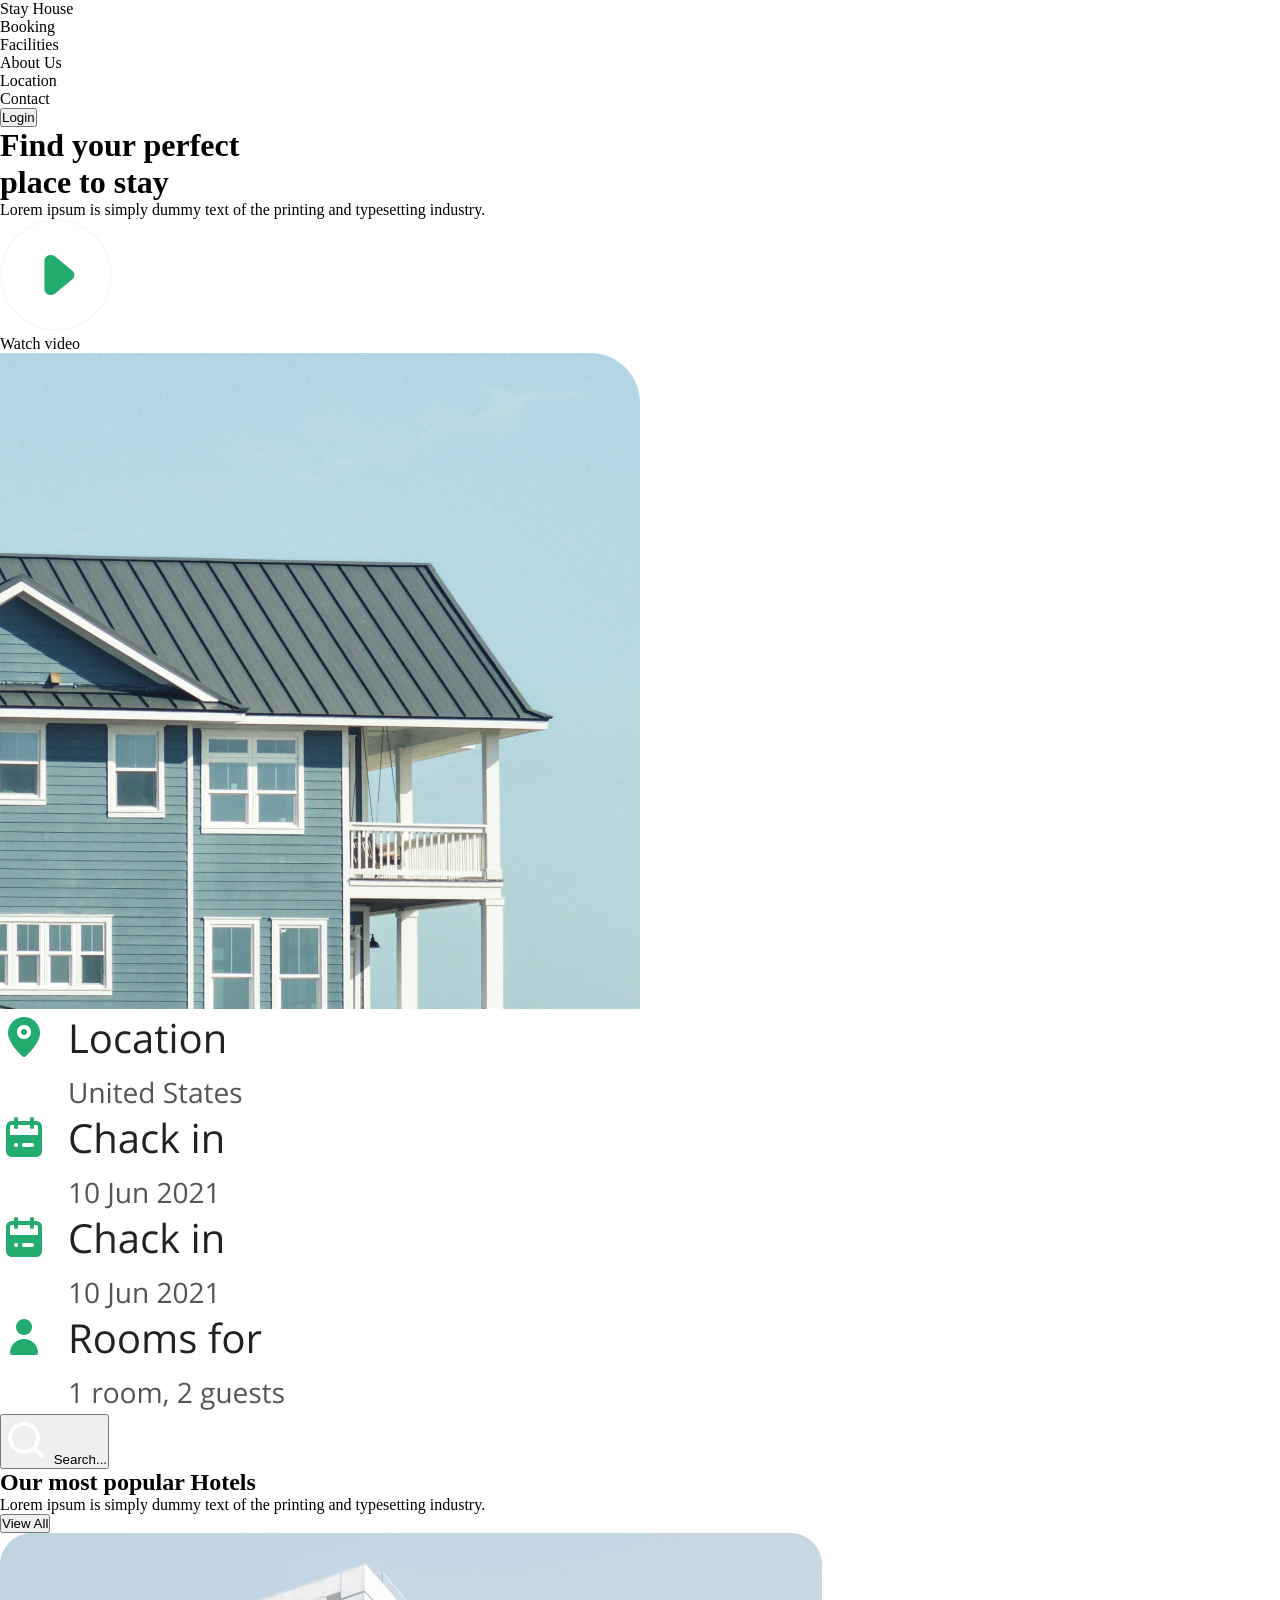
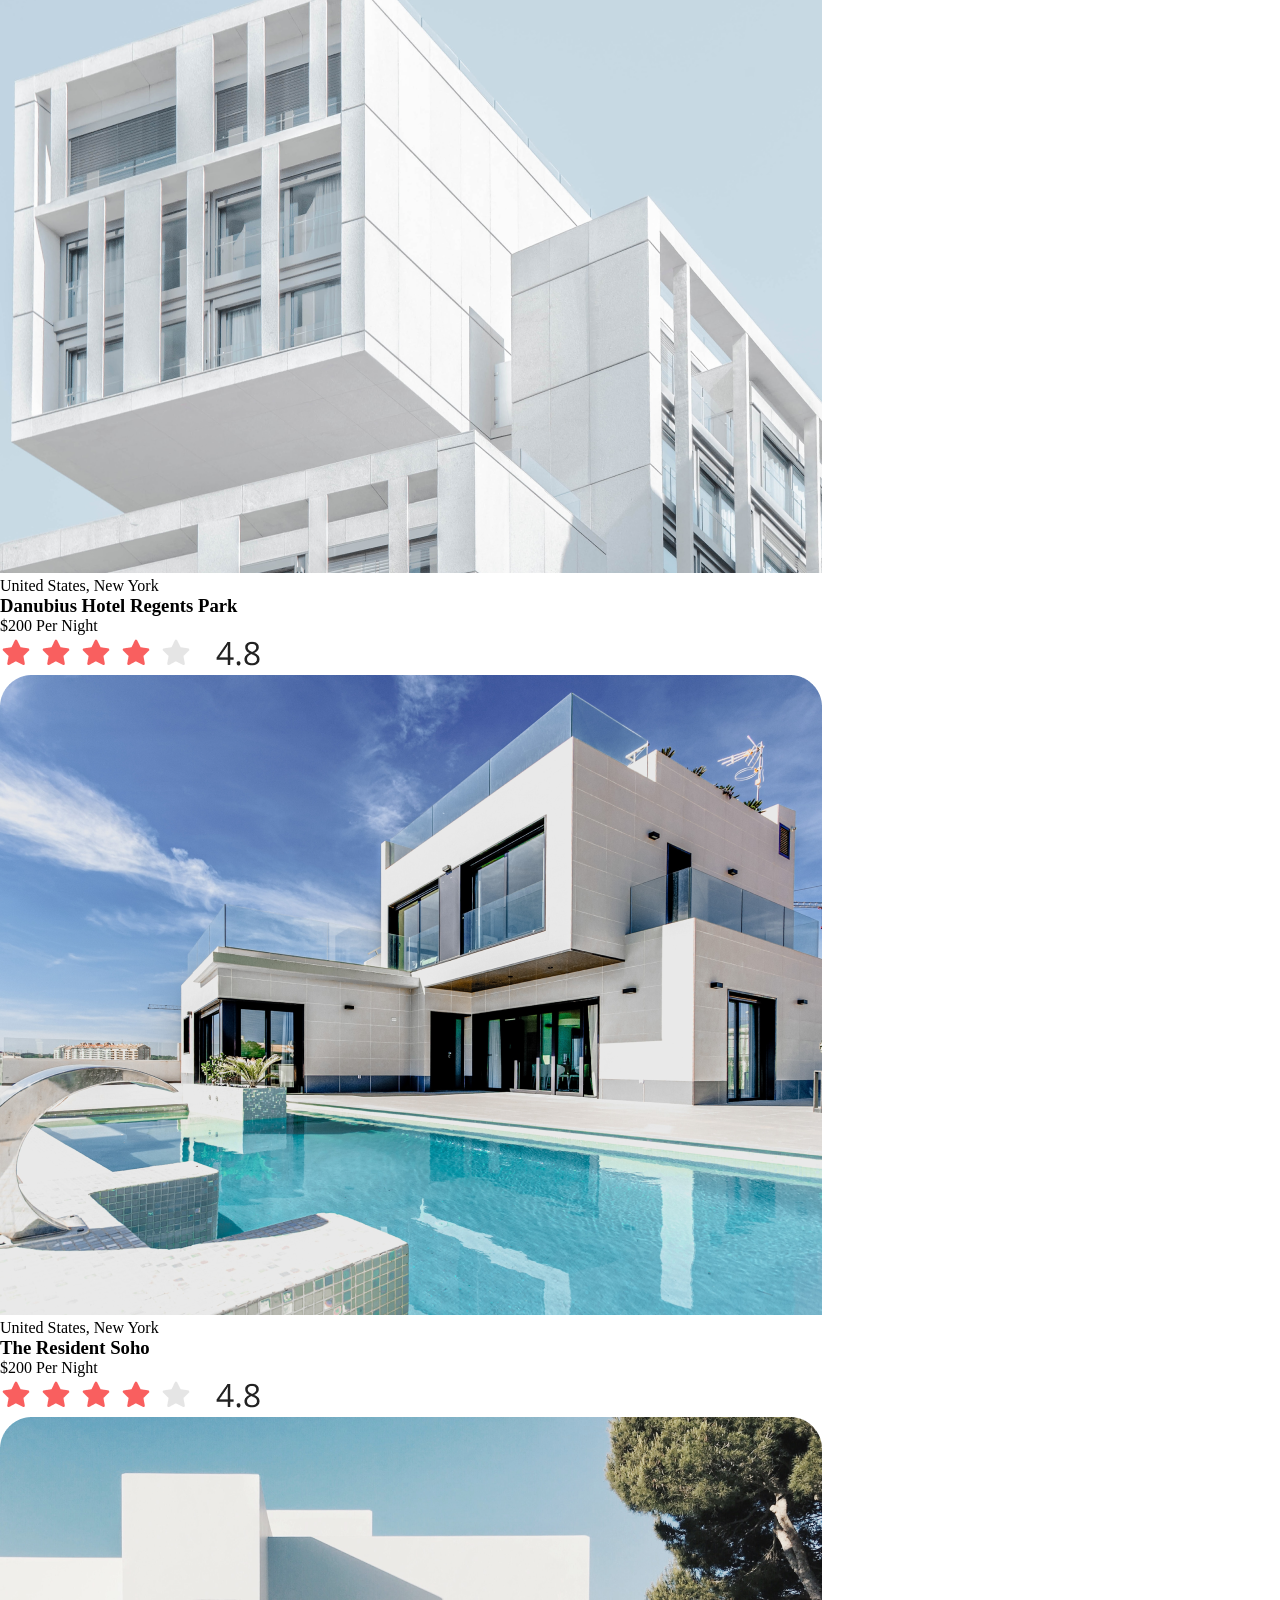
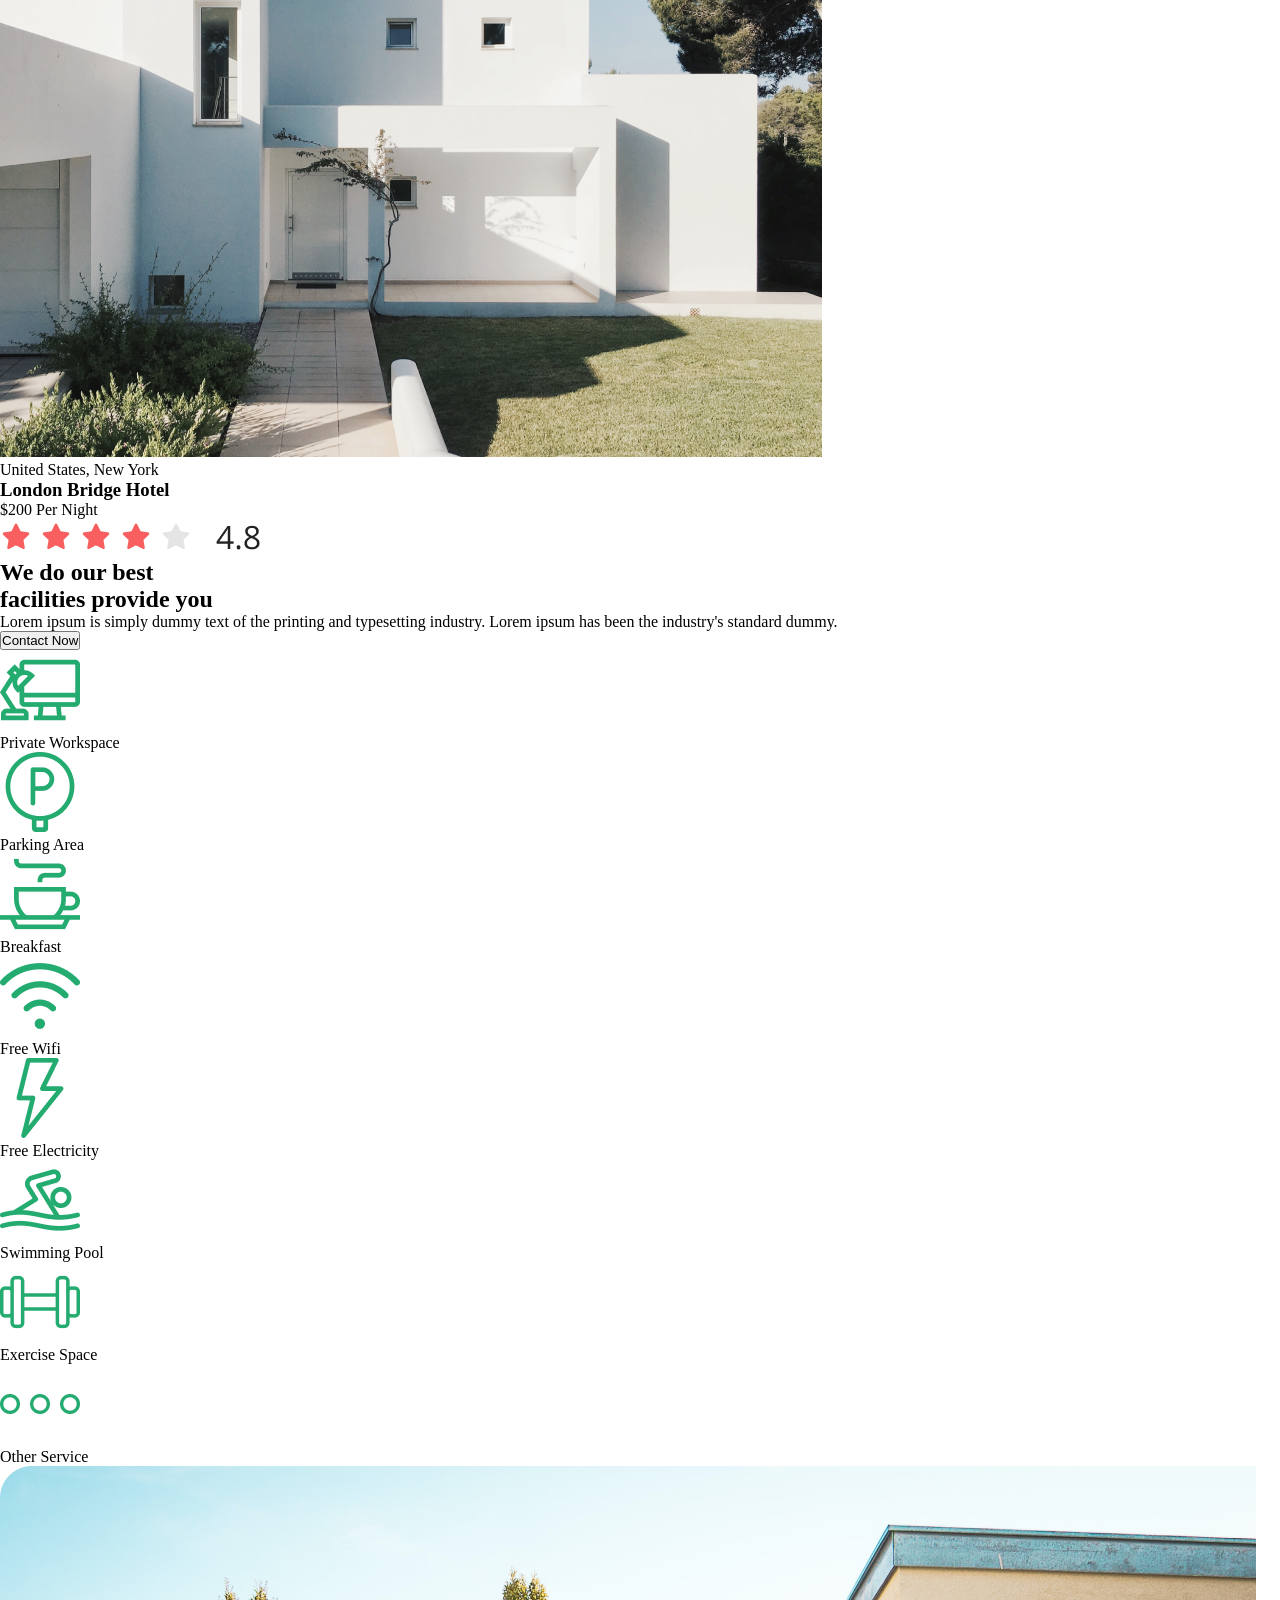
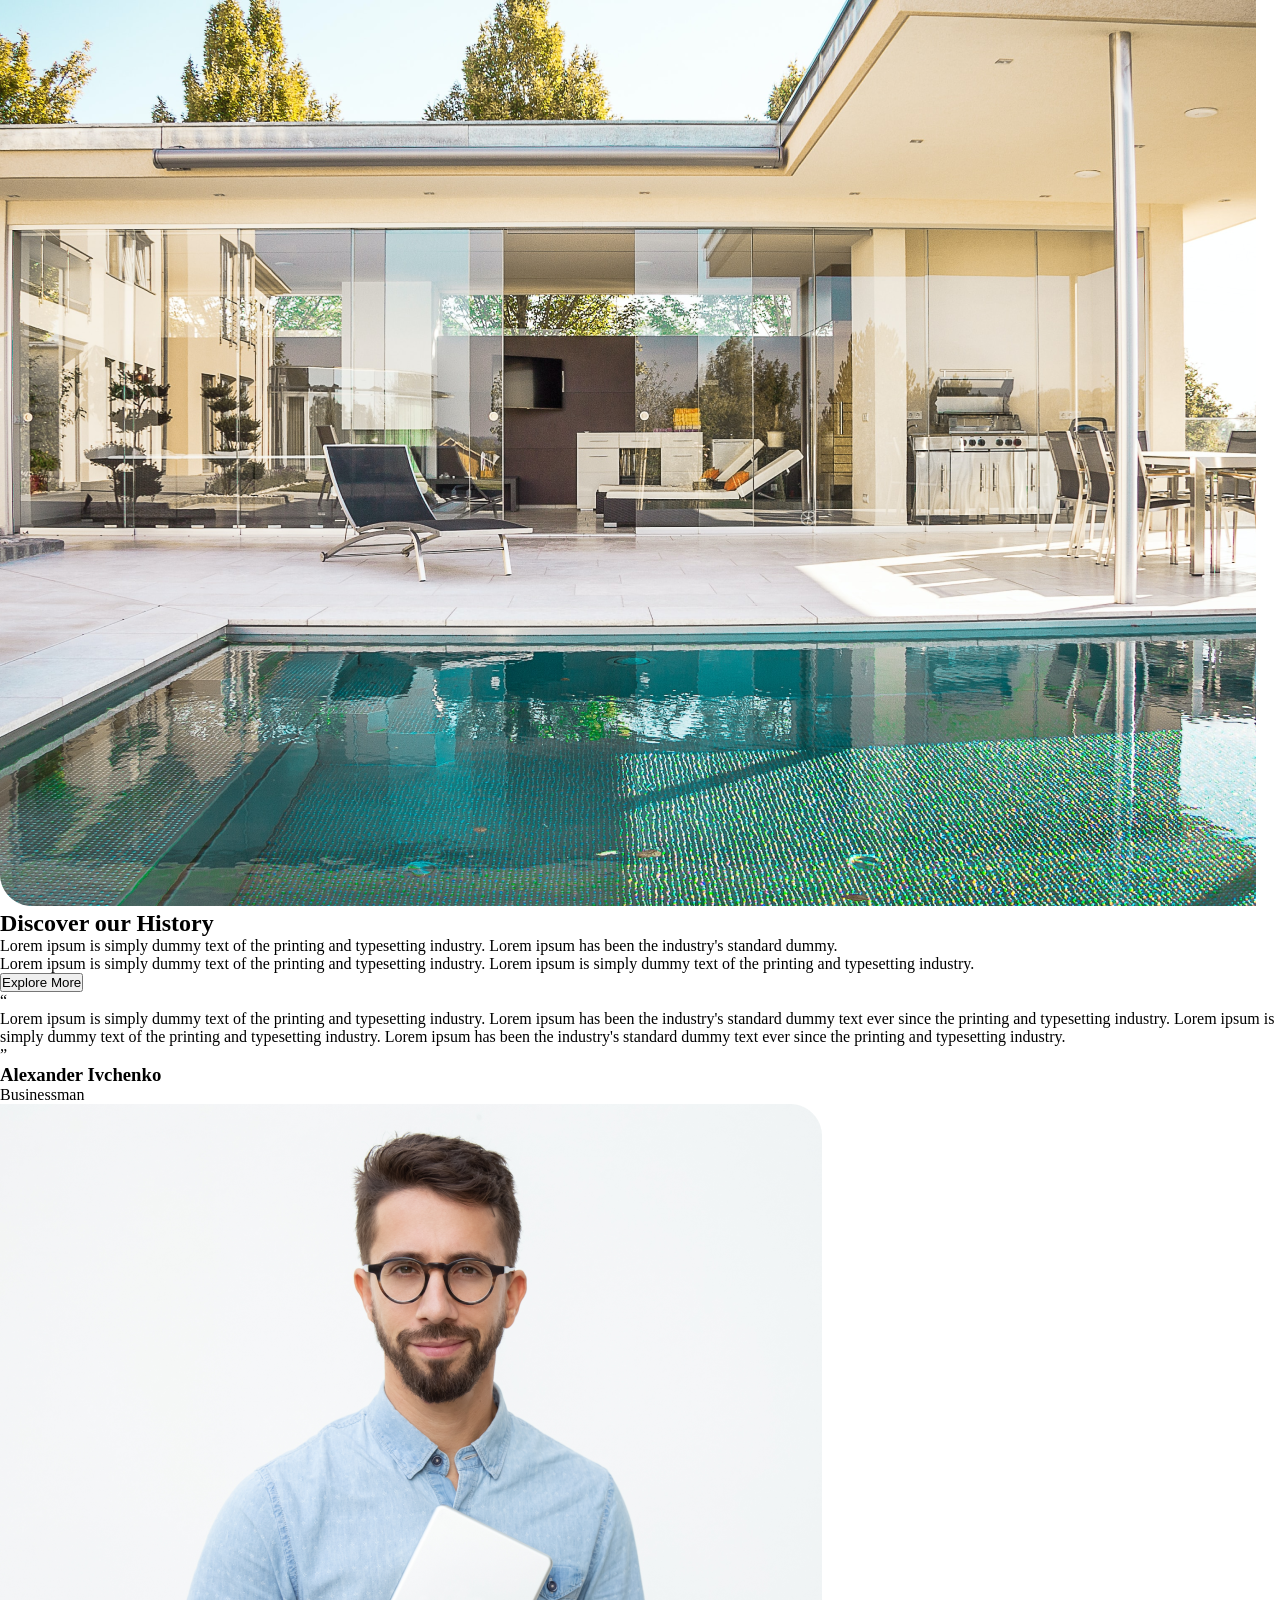
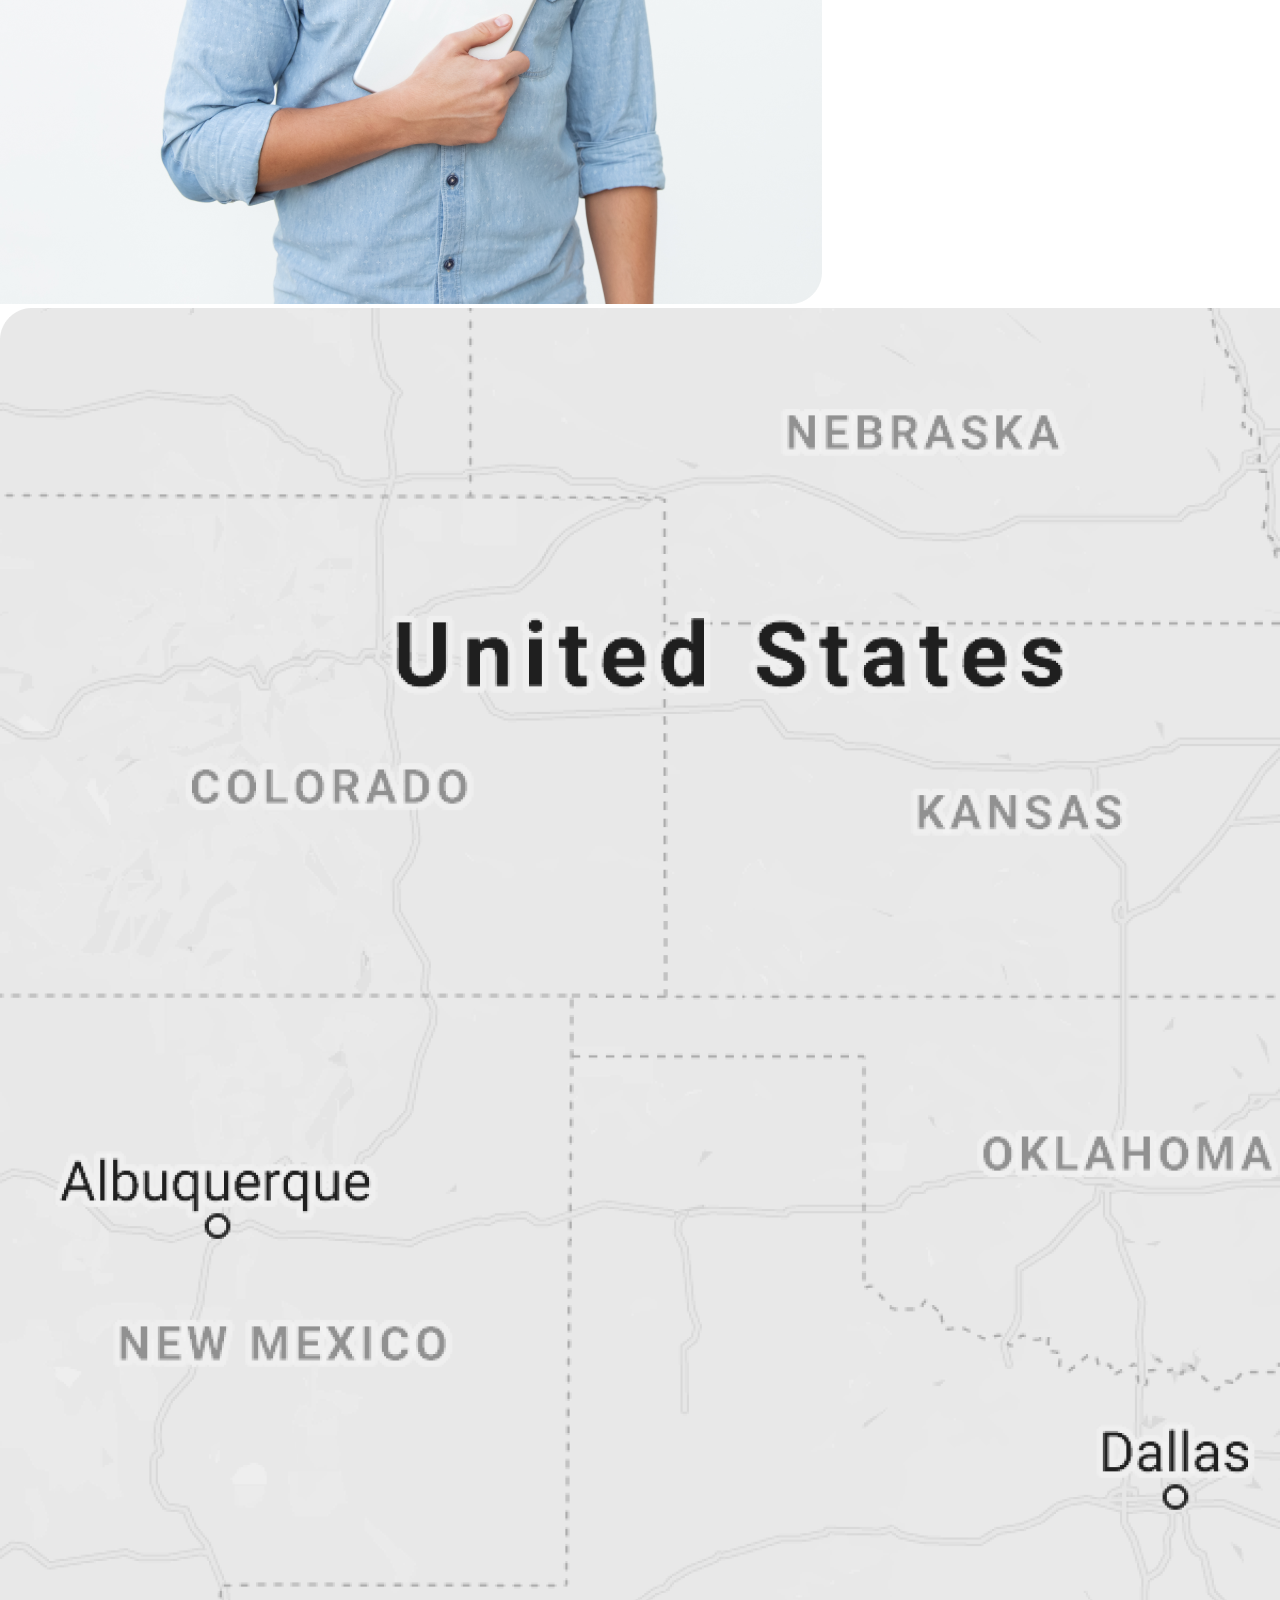
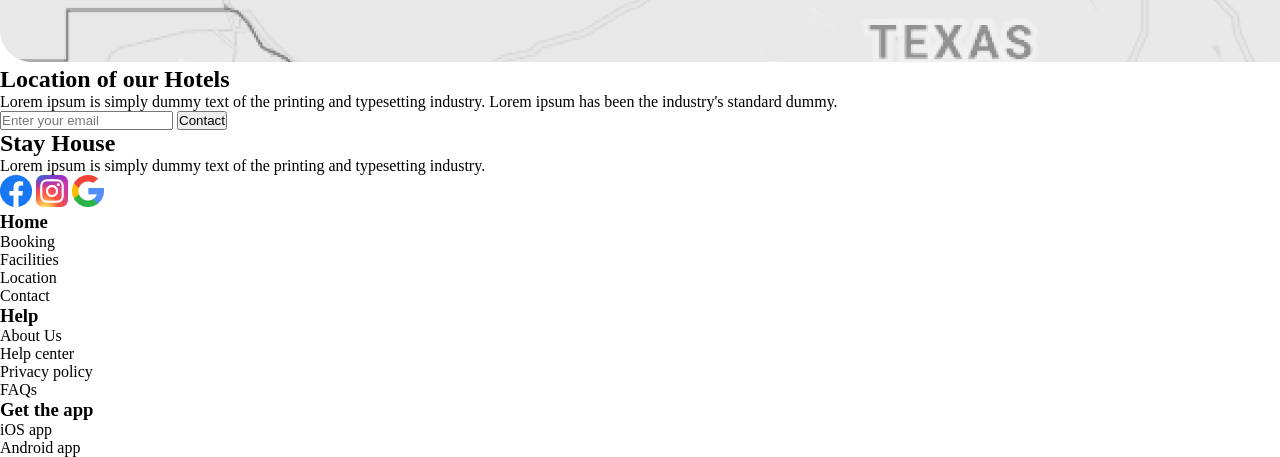
==== work.html @ 06780e0a "Project 1" ====
<!DOCTYPE html>
<html lang="en">
<head>
  <meta charset="UTF-8">
  <meta name="viewport" content="width=device-width, initial-scale=1.0">
  <title>Stay House</title>
  <link rel="stylesheet" href="style.css">
</head>
<body>
  <div class="саҳифа">
    <div class="сарлавҳа">
      <div class="нишона">Stay House</div>
      <div class="меню">
        <div class="пайванд">Booking</div>
        <div class="пайванд">Facilities</div>
        <div class="пайванд">About Us</div>
        <div class="пайванд">Location</div>
        <div class="пайванд">Contact</div>
      </div>
      <button class="ворид">Login</button>
    </div>

    <div class="аввал">
      <div class="матниАввал">
        <h1 class="сарлавҳаиАввал">Find your perfect<br>place to stay</h1>
        <p class="тавсифиАввал">Lorem ipsum is simply dummy text of the printing and typesetting industry.</p>
        <div class="намоиш">
          <img class="тугмаиНавозиш" src="image copy 5.png" alt="">
          <p class="матниНавозиш">Watch video</p>
        </div>
      </div>
      <div class="аксиАввал">
        <img class="хона" src="image.png" alt="A blue house by the coast">
      </div>
      <div class="ҷустуҷӯ">
        <div class="майдон">
          <img class="тасвирМайдон" src="image copy.png" alt="Location, United States">
        </div>
        <div class="майдон">
          <img class="тасвирМайдон" src="image copy 2.png" alt="Check in, 10 Jun 2021">
        </div>
        <div class="майдон">
          <img class="тасвирМайдон" src="image copy 2.png" alt="Check in, 10 Jun 2021">
        </div>
        <div class="майдон">
          <img class="тасвирМайдон" src="image copy 3.png" alt="Rooms for, 1 room, 2 guests">
        </div>
        <button class="ҷустуҷӯТугма">
          <img class="иконаиҶустуҷӯ" src="image copy 4.png" alt="">
          Search...
        </button>
      </div>
    </div>

    <div class="меҳмонхонаҳо">
      <div class="сарлавҳаиБахш">
        <div>
          <h2 class="унвониБахш">Our most popular Hotels</h2>
          <p class="тавсифиБахш">Lorem ipsum is simply dummy text of the printing and typesetting industry.</p>
        </div>
        <button class="ҳама">View All</button>
      </div>
      <div class="кортҳо">
        <div class="корт">
          <img class="аксиКорт" src="image copy 6.png" alt="Modern white hotel">
          <div class="матниКорт">
            <p class="номиМинтақа">United States, New York</p>
            <h3 class="номиМеҳмонхона">Danubius Hotel Regents Park</h3>
            <div class="ҷузъиётиКорт">
              <p class="нарх">$200 Per Night</p>
              <img class="баҳо" src="image copy 9.png" alt="Rated 4.8 out of 5">
            </div>
          </div>
        </div>
        <div class="корт">
          <img class="аксиКорт" src="image copy 7.png" alt="Modern hotel beside a swimming pool">
          <div class="матниКорт">
            <p class="номиМинтақа">United States, New York</p>
            <h3 class="номиМеҳмонхона">The Resident Soho</h3>
            <div class="ҷузъиётиКорт">
              <p class="нарх">$200 Per Night</p>
              <img class="баҳо" src="image copy 9.png" alt="Rated 4.8 out of 5">
            </div>
          </div>
        </div>
        <div class="корт">
          <img class="аксиКорт" src="image copy 8.png" alt="White villa with a garden">
          <div class="матниКорт">
            <p class="номиМинтақа">United States, New York</p>
            <h3 class="номиМеҳмонхона">London Bridge Hotel</h3>
            <div class="ҷузъиётиКорт">
              <p class="нарх">$200 Per Night</p>
              <img class="баҳо" src="image copy 9.png" alt="Rated 4.8 out of 5">
            </div>
          </div>
        </div>
      </div>
    </div>

    <div class="имкониятҳо">
      <div class="матниИмконият">
        <h2 class="унвониИмконият">We do our best<br>facilities provide you</h2>
        <p class="тавсифиИмконият">Lorem ipsum is simply dummy text of the printing and typesetting industry. Lorem ipsum has been the industry's standard dummy.</p>
        <button class="тамос">Contact Now</button>
      </div>
      <div class="рӯйхатиИмконият">
        <div class="имконият">
          <img class="иконаиИмконият" src="image copy 10.png" alt="">
          <p class="номиИмконият">Private Workspace</p>
        </div>
        <div class="имконият">
          <img class="иконаиИмконият" src="image copy 11.png" alt="">
          <p class="номиИмконият">Parking Area</p>
        </div>
        <div class="имконият">
          <img class="иконаиИмконият" src="image copy 12.png" alt="">
          <p class="номиИмконият">Breakfast</p>
        </div>
        <div class="имконият">
          <img class="иконаиИмконият" src="image copy 13.png" alt="">
          <p class="номиИмконият">Free Wifi</p>
        </div>
        <div class="имконият">
          <img class="иконаиИмконият" src="image copy 14.png" alt="">
          <p class="номиИмконият">Free Electricity</p>
        </div>
        <div class="имконият">
          <img class="иконаиИмконият" src="image copy 15.png" alt="">
          <p class="номиИмконият">Swimming Pool</p>
        </div>
        <div class="имконият">
          <img class="иконаиИмконият" src="image copy 16.png" alt="">
          <p class="номиИмконият">Exercise Space</p>
        </div>
        <div class="имконият">
          <img class="иконаиИмконият" src="image copy 17.png" alt="">
          <p class="номиИмконият">Other Service</p>
        </div>
      </div>
    </div>

    <div class="таърих">
      <img class="аксиТаърих" src="image copy 18.png" alt="A sunny hotel with a swimming pool">
      <div class="матниТаърих">
        <h2 class="унвониТаърих">Discover our History</h2>
        <p class="тавсифиТаърих">Lorem ipsum is simply dummy text of the printing and typesetting industry. Lorem ipsum has been the industry's standard dummy.</p>
        <p class="тавсифиТаърих">Lorem ipsum is simply dummy text of the printing and typesetting industry. Lorem ipsum is simply dummy text of the printing and typesetting industry.</p>
        <button class="бештар">Explore More</button>
      </div>
    </div>

    <div class="назар">
      <div class="матниНазар">
        <p class="иқтибос">“</p>
        <p class="тавсифиНазар">Lorem ipsum is simply dummy text of the printing and typesetting industry. Lorem ipsum has been the industry's standard dummy text ever since the printing and typesetting industry. Lorem ipsum is simply dummy text of the printing and typesetting industry. Lorem ipsum has been the industry's standard dummy text ever since the printing and typesetting industry.</p>
        <p class="иқтибосПоён">”</p>
        <h3 class="номиМизоҷ">Alexander Ivchenko</h3>
        <p class="вазифа">Businessman</p>
      </div>
      <img class="аксиМизоҷ" src="image copy 19.png" alt="Map of the United States">
    </div>

    <div class="харита">
      <img class="аксиХарита" src="image copy 20.png" alt="A hotel guest">
      <div class="кортХарита">
        <div class="матниХарита">
          <h2 class="унвониХарита">Location of our Hotels</h2>
          <p class="тавсифиХарита">Lorem ipsum is simply dummy text of the printing and typesetting industry. Lorem ipsum has been the industry's standard dummy.</p>
        </div>
        <input class="воридХарита" type="text" placeholder="Enter your email">
        <button class="тамосХарита">Contact</button>
      </div>
    </div>

    <div class="поён">
      <div class="брендПоён">
        <h2 class="номиПоён">Stay House</h2>
        <p class="тавсифиПоён">Lorem ipsum is simply dummy text of the printing and typesetting industry.</p>
        <div class="шабакаҳо">
          <img class="нишонаиШабака" src="image copy 23.png" alt="Facebook">
          <img class="нишонаиШабака" src="image copy 21.png" alt="Instagram">
          <img class="нишонаиШабака" src="image copy 22.png" alt="Google">
        </div>
      </div>
      <div class="сутун">
        <h3 class="унвониСутун">Home</h3>
        <p class="пайвандиПоён">Booking</p>
        <p class="пайвандиПоён">Facilities</p>
        <p class="пайвандиПоён">Location</p>
        <p class="пайвандиПоён">Contact</p>
      </div>
      <div class="сутун">
        <h3 class="унвониСутун">Help</h3>
        <p class="пайвандиПоён">About Us</p>
        <p class="пайвандиПоён">Help center</p>
        <p class="пайвандиПоён">Privacy policy</p>
        <p class="пайвандиПоён">FAQs</p>
      </div>
      <div class="сутун">
        <h3 class="унвониСутун">Get the app</h3>
        <p class="пайвандиПоён">iOS app</p>
        <p class="пайвандиПоён">Android app</p>
      </div>
    </div>
  </div>
</body>
</html>
---- style.css ----
*{
    margin: 0;
    padding: 0;
}
.box1{
    width: 100%;
    height: 120px;
    max-width: 1450px;
    margin: auto;
    display: flex;
    flex-direction: row-reverse;
    align-items: center;
   
}
.box2{
    width: 100%;
    max-width: 900px;
    height: 50px;
    justify-content: space-between;
    display: flex;
   
    
    
}
.qwe1{
    display: flex;
    gap: 20px;
}
.box2 button{
    width: 70px;
    height: 40px;
    border-radius: 20px;
    border: none;
    background-color: #24AB70;
    color: aliceblue;
}
.box3{
   width: 100%;
   max-width: 1200px;
   margin: auto;
   display: flex;
   justify-content: center;
   align-items: center;
   gap: 30px;

}
.box4{
    width: 50%;
    max-width: 1200px;
   
    height: 550px;
}
.box5{
    width: 35%;
    display: flex;
    flex-direction: column;
    gap: 15px;

}
.a1{
    display: flex;
    gap: 10px;
}
.box5 button{
    width: 180px;
    height: 30px;
    border: none;
    border-radius: 20px;
    background-color: #24AB70;
    color: white;
}
.aa{
    display: flex;
    align-items: center;
}
 .wer0{
    padding: 5px;
    width: 300px;
    border-radius: 10px;
    box-shadow: 2px 2px 20px gray;
    display: flex;
    flex-direction: column;
    gap: 10px;
    background-color: #FFFFFF;
    position: relative;
    top: -60px;
    left: -90px;
}
.jack{
    position: relative;
    top: -120px;
    left: -130px;
}
.wert{
    display: flex;
    gap: 10px;
}


    /* position: absolute;
    top: 480px;
    left: 130px;
 }
 .jack{
    position: absolute;
    top:460px;
    left: 390px;
 } */
 .wer1{
    display: flex;
    gap: 10px;
    position: relative;
    left: -100px;
    top: -20px;
 }
 .wer3{
    display: flex;
    gap: 15px;

 }
 .box6{
    width: 100%;
    max-width: 1200px;
    margin: auto;
    display: flex;
    flex-direction: column;
    gap: 10px;
    height: 600px;
 }
 .box7{
    width: 100%;
    max-width: 1200px;
    display:flex ;
    justify-content: space-between;
 }
 .box7 button{
    width: 120px;
    height: 30px;
    border-radius: 15px;
    border: none;
    background-color: #24AB70;
    color: #FFFFFF;
 }
 .box8{
    display: flex;
    gap: 20px;

 }
 .photo1{
    display: flex;
    flex-direction: column;
    gap: 10px;
 }
 .box9{
    width: 100%;
    max-width: 1200px;
    margin: auto;
    height: 520px;
    display: flex;
    justify-content: center;
    align-items: center;
    gap: 40px;
    background-color: #F4FBF8;
    border-radius: 14px;

 }
 .box9 img{
    border-radius: 14px;
 }
 .box10{
    width: 50%;
    max-width: 1200px;
    display: flex;
    flex-direction: column;
    gap: 50px;


 }
  .box10 button{
    width: 150px;
    height:40px;
    border-radius: 20px;
    border: none;
    background-color: #24AB70;
    color: white;
  }
  .box11{
   
    padding: 20px;
    width: 100%;
    max-width:1200px;
    height: 400px;
    margin: auto;
    display: flex;
    justify-content: center;
      align-items: center;
   
    gap: 50px;

  }
  .box12{
    width: 50%;
    max-width: 1200px;
    display: flex;
    flex-direction: column;
    gap: 20px;

  }
.box13 {
    width: 50%;
    max-width: 1200px;
    display: flex;
    flex-direction: column;
   
    gap: 20px;

}
.box14{
     width: 100%;
    max-width: 1200px;
    display: flex;
    flex-direction: column;
    gap: 20px;
}
.bb1, .bb2, .bb3{
    /* border: 2px solid gray; */
     padding: 10px;
     border-radius: 5px;
     box-shadow: 2px 2px 10px gray;
}
.ss1{
    display: flex;
    justify-content: space-between;
}
.bb2, .bb3{
   
    display: flex;
    justify-content: space-between;
    align-items: center;
    height: 70px;
}
.box15{
     
    width: 100%;
    max-width: 1200px;
    margin: auto;
    background-image: url(./map.png);
    height: 600px;
    margin-bottom: 100px;
    border-radius: 20px;

}
/* body{

    display: flex;
    flex-direction: column;
    gap: 50px;
} */

.cv{
     margin-bottom: 100px;
}
.box16{
    width: 90%;
    max-width: 1200px;
    margin: auto;
    display: flex;
    align-items: end;
    gap: 10px;
    height: 570px;
    

}

.box17{
    width: 100%;
    max-width: 1200px;
    display: flex;
    flex-direction: column;
    gap: 10px;
    height:100px ;
    background-color: white;
    border-radius: 20px;
    border:none;
}
.zxc{
    margin-left: 15px;
    width: 90%;
    max-width: 1200px;
    display: flex;
    justify-content: space-between;


}
.box17 h1{
    margin-left: 15px;
}
.zx input {
    width: 180px;
    height: 30px;
    border-radius: 20px;
    border: none;
    background-color: #FAFAFA;  
}
.zx button{
     width: 100px;
    height: 30px;
    border-radius: 20px;
    border: none;
    position: relative;
    right: 30px;
    border-color:  width: 180px;
    height: 30px;
    border-radius: 20px;
    background-color: #24AB70;
    color: #FFFFFF;
    
}
.box18{
    width: 100%;
    max-width: 1200px;
    margin: auto;
    display: flex;
    justify-content: end;
    /* align-items: end; */
    height: 400px;
}
.box19{
    width: 900px;
    height:300px ;
    display: flex;
    justify-content: end;
    align-items: end;
    gap: 50px;

}
.bo{
    display: flex;
    flex-direction: column;
    gap: 10px;
}
body button{
    cursor: pointer;
}
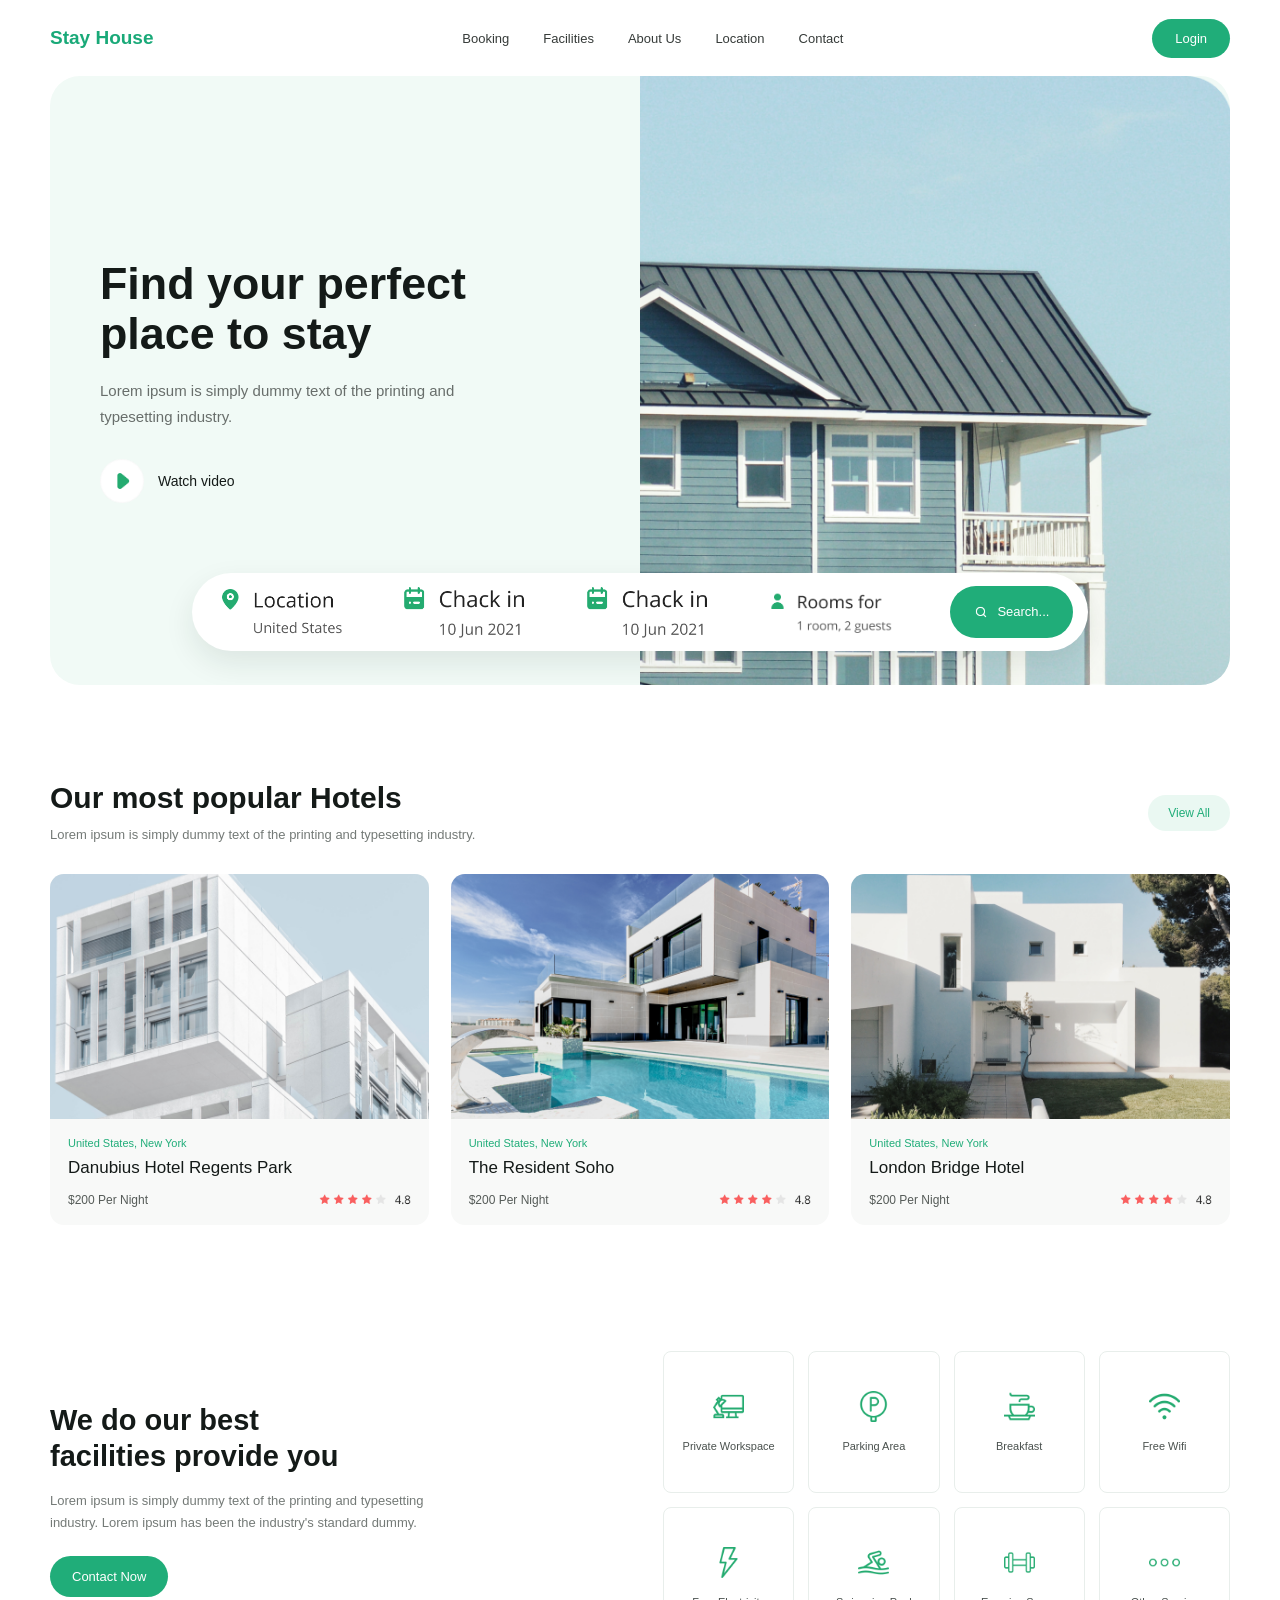
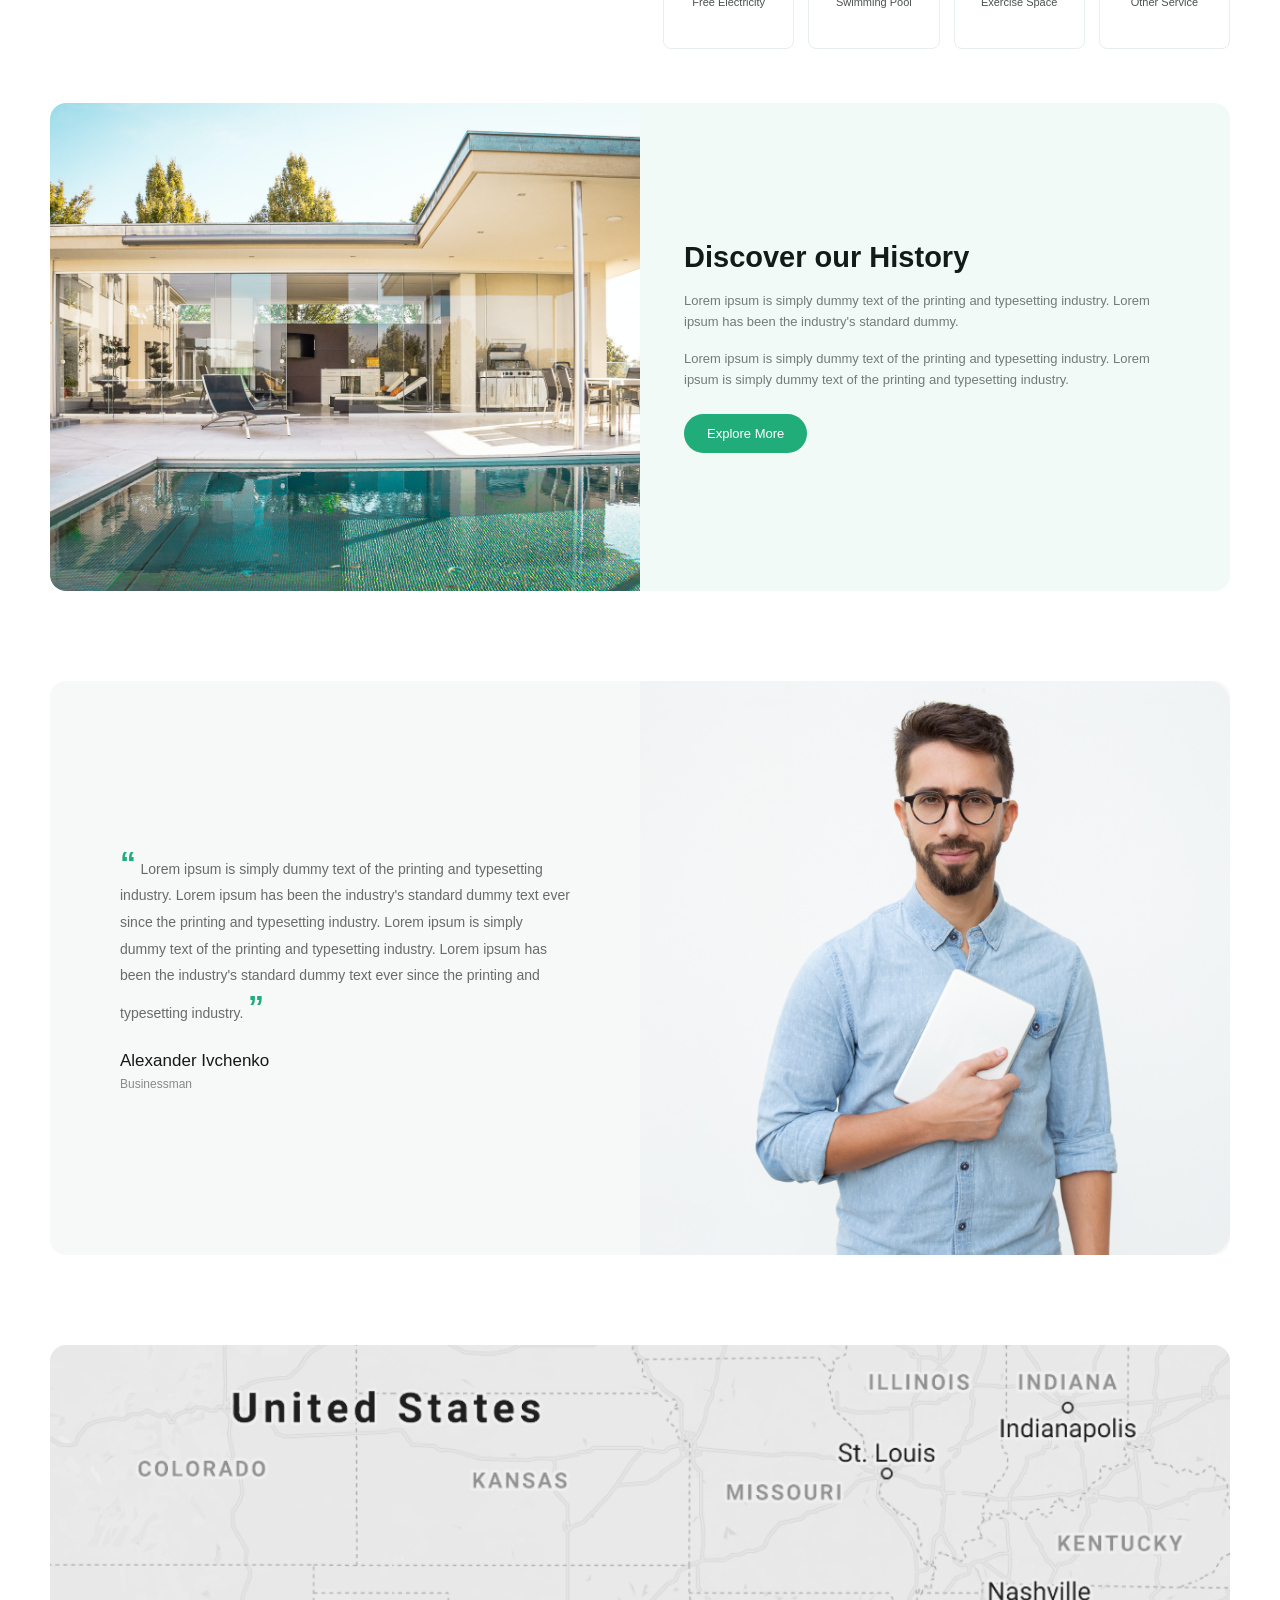
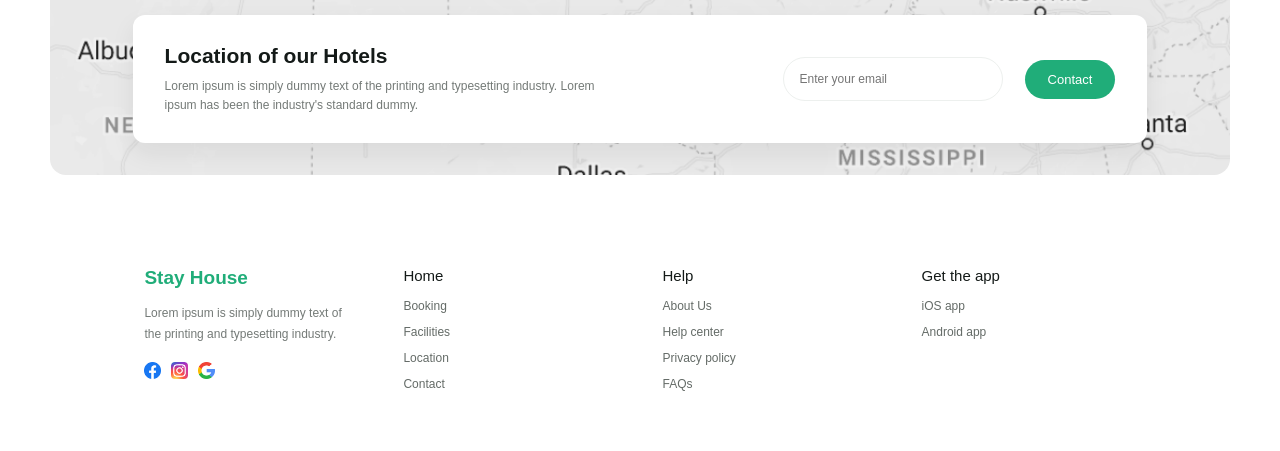
==== commit f39d69fd: "last does" ====
--- a/work.html
+++ b/work.html
@@ -4,7 +4,7 @@
   <meta charset="UTF-8">
   <meta name="viewport" content="width=device-width, initial-scale=1.0">
   <title>Stay House</title>
-  <link rel="stylesheet" href="style.css">
+  <link rel="stylesheet" href="stile.css">
 </head>
 <body>
   <div class="саҳифа">
@@ -203,5 +203,6 @@
       </div>
     </div>
   </div>
+  
 </body>
 </html>
--- a/stile.css
+++ b/stile.css
@@ -0,0 +1,525 @@
+* {
+  box-sizing: border-box;
+}
+
+body {
+  margin: 0;
+  color: #141a18;
+  background: #ffffff;
+  font-family: Arial, Helvetica, sans-serif;
+}
+
+.саҳифа {
+  width: min(100% - 48px, 1180px);
+  margin: 0 auto;
+}
+
+.сарлавҳа {
+  min-height: 76px;
+  display: flex;
+  flex-wrap: wrap;
+  align-items: center;
+  justify-content: space-between;
+  gap: 24px;
+}
+
+.нишона {
+  color: #19a978;
+  font-size: 19px;
+  font-weight: 700;
+  text-decoration: none;
+}
+
+.меню {
+  display: flex;
+  flex-wrap: wrap;
+  align-items: center;
+  justify-content: center;
+  gap: 34px;
+}
+
+.пайванд {
+  color: #363b39;
+  font-size: 13px;
+  text-decoration: none;
+}
+
+.ворид,
+.тамос,
+.бештар,
+.тамосХарита {
+  border: 0;
+  border-radius: 30px;
+  padding: 12px 23px;
+  color: #ffffff;
+  background: #20ad79;
+  font-size: 13px;
+}
+
+.аввал {
+  min-height: 490px;
+  position: relative;
+  display: grid;
+  grid-template-columns: repeat(auto-fit, minmax(min(100%, 440px), 1fr));
+  overflow: hidden;
+  border-radius: 30px;
+  background: #f1faf6;
+}
+
+.матниАввал {
+  align-self: center;
+  padding: clamp(24px, 4vw, 50px);
+}
+
+.сарлавҳаиАввал {
+  margin: 0 0 20px;
+  font-size: clamp(30px, 3.5vw, 46px);
+  line-height: 1.12;
+}
+
+.тавсифиАввал {
+  max-width: 390px;
+  color: #686e6b;
+  font-size: 15px;
+  line-height: 1.7;
+}
+
+.намоиш {
+  display: flex;
+  align-items: center;
+  gap: 14px;
+  margin-top: 30px;
+}
+
+.тугмаиНавозиш {
+  width: 44px;
+  height: 44px;
+}
+
+.матниНавозиш {
+  font-size: 14px;
+}
+
+.аксиАввал {
+  min-height: 490px;
+  overflow: hidden;
+}
+
+.хона {
+  width: 100%;
+  height: 100%;
+  object-fit: cover;
+  object-position: center;
+}
+
+.ҷустуҷӯ {
+  position: absolute;
+  right: 12%;
+  bottom: 34px;
+  left: 12%;
+  min-height: 78px;
+  display: grid;
+  grid-template-columns: repeat(4, minmax(0, 1fr)) auto;
+  align-items: center;
+  gap: 14px;
+  padding: 12px 15px 12px 26px;
+  border-radius: 45px;
+  background: #ffffff;
+  box-shadow: 0 12px 30px #152b2418;
+}
+
+.майдон {
+  display: flex;
+  align-items: center;
+  gap: 10px;
+  min-width: 0;
+}
+
+.тасвирМайдон {
+  width: 125px;
+  height: auto;
+  max-width: 100%;
+  object-fit: contain;
+}
+
+.иконаиМайдон {
+  width: 18px;
+  height: 18px;
+  object-fit: cover;
+  object-position: left;
+}
+
+.сарлавҳаиМайдон {
+  margin: 0 0 4px;
+  font-size: 13px;
+  font-weight: 600;
+}
+
+.матниМайдон {
+  margin: 0;
+  color: #777e7a;
+  font-size: 11px;
+}
+
+.ҷустуҷӯТугма {
+  min-height: 52px;
+  display: flex;
+  align-items: center;
+  justify-content: center;
+  gap: 9px;
+  padding: 0 24px;
+  border: 0;
+  border-radius: 30px;
+  color: #ffffff;
+  background: #20ad79;
+  font-size: 13px;
+  white-space: nowrap;
+}
+
+.иконаиҶустуҷӯ {
+  width: 14px;
+  height: 14px;
+}
+
+.меҳмонхонаҳо {
+  padding: 96px 0 72px;
+}
+
+.сарлавҳаиБахш {
+  display: flex;
+  align-items: center;
+  justify-content: space-between;
+  gap: 20px;
+  margin-bottom: 28px;
+}
+
+.унвониБахш {
+  margin: 0 0 10px;
+  font-size: 30px;
+}
+
+.тавсифиБахш {
+  max-width: 440px;
+  margin: 0;
+  color: #747a77;
+  font-size: 13px;
+  line-height: 1.6;
+}
+
+.ҳама {
+  padding: 11px 20px;
+  border: 0;
+  border-radius: 24px;
+  color: #20ad79;
+  background: #eaf8f2;
+  font-size: 12px;
+}
+
+.кортҳо {
+  display: grid;
+  grid-template-columns: repeat(auto-fit, minmax(min(100%, 260px), 1fr));
+  gap: 22px;
+}
+
+.корт {
+  overflow: hidden;
+  border-radius: 14px;
+  background: #f8f9f8;
+}
+
+.аксиКорт {
+  display: block;
+  width: 100%;
+  height: 245px;
+  object-fit: cover;
+}
+
+.матниКорт {
+  padding: 18px;
+}
+
+.номиМинтақа {
+  margin: 0 0 9px;
+  color: #20ad79;
+  font-size: 11px;
+}
+
+.номиМеҳмонхона {
+  margin: 0 0 15px;
+  font-size: 17px;
+  font-weight: 500;
+}
+
+.ҷузъиётиКорт {
+  display: flex;
+  align-items: center;
+  justify-content: space-between;
+  gap: 8px;
+}
+
+.нарх {
+  margin: 0;
+  color: #555b58;
+  font-size: 12px;
+}
+
+.баҳо {
+  width: 92px;
+  height: auto;
+}
+
+.имкониятҳо {
+  display: grid;
+  grid-template-columns: repeat(auto-fit, minmax(min(100%, 360px), 1fr));
+  align-items: center;
+  gap: 46px;
+  padding: 54px 0;
+}
+
+.матниИмконият {
+  max-width: 420px;
+}
+
+.унвониИмконият {
+  margin: 0 0 15px;
+  font-size: 29px;
+  line-height: 1.25;
+}
+
+.тавсифиИмконият {
+  margin: 0 0 22px;
+  color: #747a77;
+  font-size: 13px;
+  line-height: 1.7;
+}
+
+.тамос {
+  padding: 13px 22px;
+}
+
+.рӯйхатиИмконият {
+  display: grid;
+  grid-template-columns: repeat(4, minmax(100px, 1fr));
+  gap: 14px;
+}
+
+.имконият {
+  min-height: 142px;
+  display: flex;
+  flex-direction: column;
+  align-items: center;
+  justify-content: center;
+  gap: 18px;
+  border: 1px solid #e8eeeb;
+  border-radius: 8px;
+  background: #ffffff;
+}
+
+.иконаиИмконият {
+  width: 31px;
+  height: 31px;
+  object-fit: contain;
+}
+
+.номиИмконият {
+  margin: 0;
+  color: #4a514e;
+  font-size: 11px;
+  text-align: center;
+}
+
+.таърих {
+  min-height: 390px;
+  display: grid;
+  grid-template-columns: repeat(auto-fit, minmax(min(100%, 380px), 1fr));
+  overflow: hidden;
+  border-radius: 16px;
+  background: #f1faf6;
+}
+
+.аксиТаърих {
+  width: 100%;
+  height: 100%;
+  min-height: 390px;
+  object-fit: cover;
+}
+
+.матниТаърих {
+  align-self: center;
+  padding: 44px;
+}
+
+.унвониТаърих {
+  margin: 0 0 16px;
+  font-size: 29px;
+}
+
+.тавсифиТаърих {
+  margin: 0 0 15px;
+  color: #747a77;
+  font-size: 13px;
+  line-height: 1.65;
+}
+
+.бештар {
+  margin-top: 8px;
+}
+
+.назар {
+  min-height: 360px;
+  display: grid;
+  grid-template-columns: repeat(auto-fit, minmax(min(100%, 380px), 1fr));
+  overflow: hidden;
+  margin: 90px 0;
+  border-radius: 16px;
+  background: #f7f8f8;
+}
+
+.матниНазар {
+  align-self: center;
+  padding: 46px 70px;
+}
+
+.иқтибос,
+.иқтибосПоён {
+  display: inline;
+  color: #20ad79;
+  font-size: 32px;
+  font-weight: 700;
+}
+
+.тавсифиНазар {
+  display: inline;
+  color: #666d69;
+  font-size: 14px;
+  line-height: 1.9;
+}
+
+.номиМизоҷ {
+  margin: 25px 0 6px;
+  font-size: 17px;
+  font-weight: 500;
+}
+
+.вазифа {
+  margin: 0;
+  color: #858b88;
+  font-size: 12px;
+}
+
+.аксиМизоҷ {
+  width: 100%;
+  height: 100%;
+  min-height: 360px;
+  object-fit: cover;
+  object-position: center top;
+}
+
+.харита {
+  position: relative;
+  min-height: 430px;
+  margin-bottom: 72px;
+}
+
+.аксиХарита {
+  width: 100%;
+  height: 430px;
+  display: block;
+  object-fit: cover;
+  border-radius: 16px;
+}
+
+.кортХарита {
+  position: absolute;
+  right: 7%;
+  bottom: 32px;
+  left: 7%;
+  min-height: 128px;
+  display: flex;
+  flex-wrap: wrap;
+  align-items: center;
+  gap: 22px;
+  padding: 24px 32px;
+  border-radius: 12px;
+  background: #ffffff;
+  box-shadow: 0 10px 24px #17231d12;
+}
+
+.матниХарита {
+  flex: 1;
+}
+
+.унвониХарита {
+  margin: 0 0 9px;
+  font-size: 21px;
+}
+
+.тавсифиХарита {
+  max-width: 460px;
+  margin: 0;
+  color: #747a77;
+  font-size: 12px;
+  line-height: 1.6;
+}
+
+.воридХарита {
+  width: 220px;
+  padding: 14px 16px;
+  border: 1px solid #edf0ee;
+  border-radius: 24px;
+  font-size: 12px;
+}
+
+.поён {
+  display: grid;
+  grid-template-columns: repeat(auto-fit, minmax(150px, 1fr));
+  gap: 45px;
+  padding: 20px 8% 60px;
+}
+
+.брендПоён {
+  max-width: 280px;
+}
+
+.номиПоён {
+  margin: 0 0 14px;
+  color: #20ad79;
+  font-size: 19px;
+}
+
+.тавсифиПоён {
+  margin: 0 0 18px;
+  color: #747a77;
+  font-size: 12px;
+  line-height: 1.7;
+}
+
+.шабакаҳо {
+  display: flex;
+  align-items: center;
+  gap: 10px;
+}
+
+.нишонаиШабака {
+  width: 17px;
+  height: 17px;
+  object-fit: contain;
+}
+
+.сутун {
+  display: flex;
+  flex-direction: column;
+  gap: 12px;
+}
+
+.унвониСутун {
+  margin: 0 0 3px;
+  font-size: 15px;
+  font-weight: 500;
+}
+
+.пайвандиПоён {
+  margin: 0;
+  color: #646b67;
+  font-size: 12px;
+}
